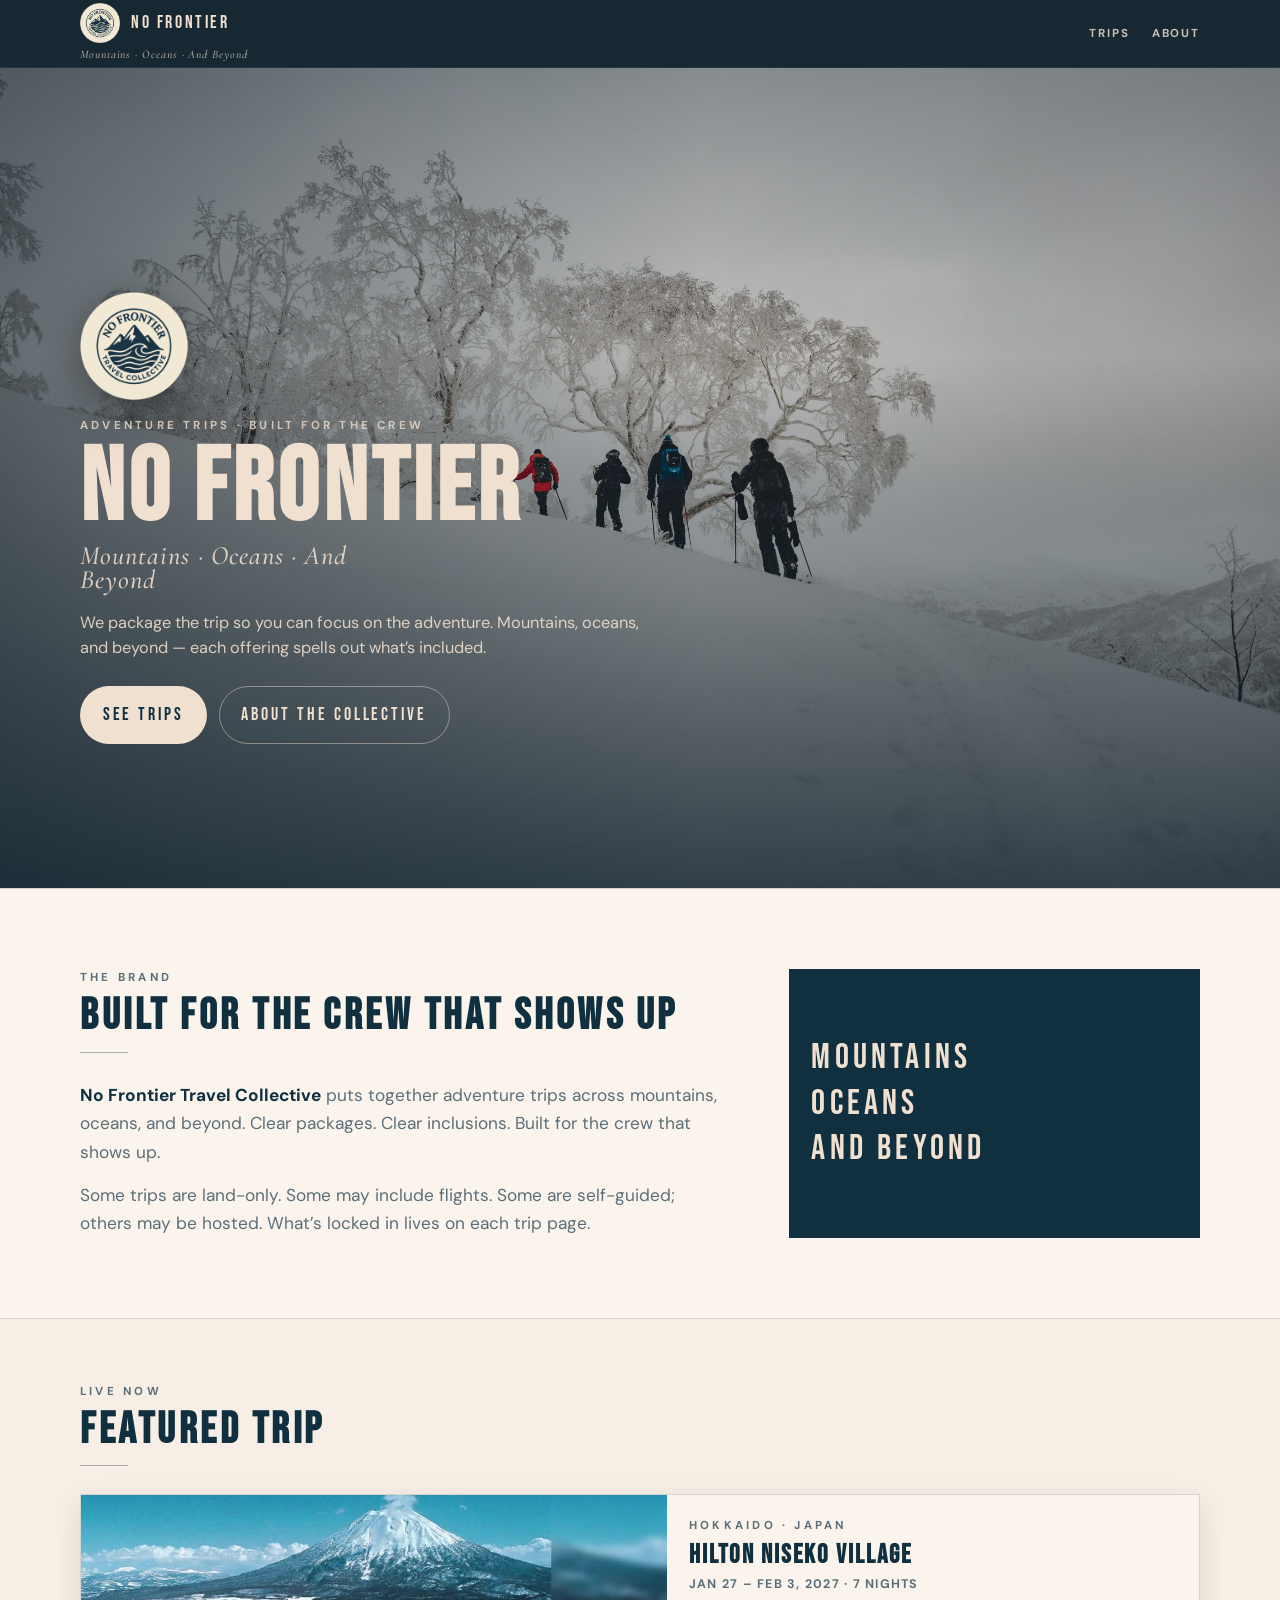
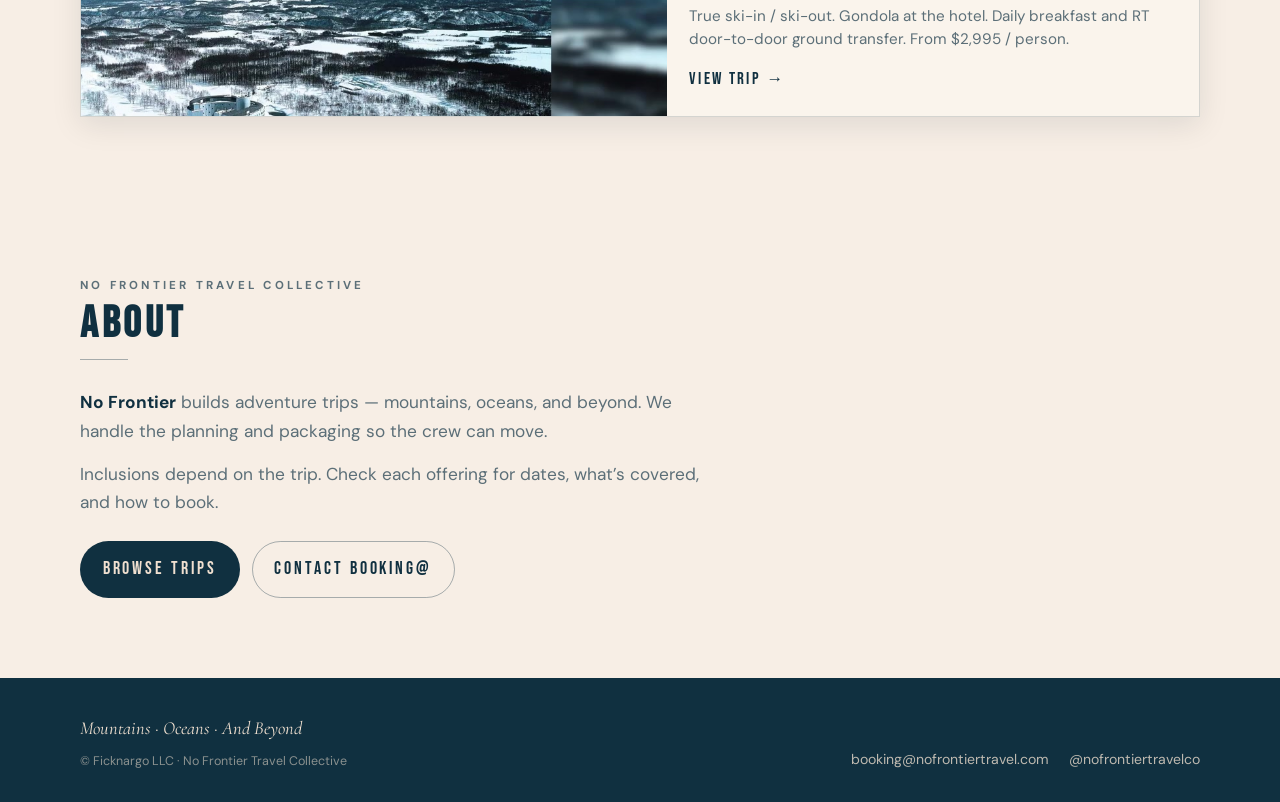
==== index.html @ 160ca5d6 "Open-ended brand copy + Nick hero photo on homepage Loosen home/trips messaging so trips can include" ====
<!DOCTYPE html>
<html lang="en">
<head>
  <meta charset="utf-8" />
  <meta name="viewport" content="width=device-width, initial-scale=1" />
  <title>No Frontier Travel Collective · Mountains · Oceans · And Beyond</title>
  <meta name="description" content="No Frontier Travel Collective — adventure trips for mountains, oceans, and beyond. Clear packages. Clear inclusions." />
  <link rel="stylesheet" href="styles.css" />
  <link rel="icon" href="assets/logo_seal.png" type="image/png" />
</head>
<body>
  <header class="nav">
    <div class="wrap nav-inner">
      <a class="nav-brand" href="index.html" aria-label="No Frontier Travel Collective home">
        <div>
          <img src="assets/logo_seal.png" alt="" width="40" height="40" />
          <span>No Frontier</span>
        </div>
        <em>Mountains · Oceans · And Beyond</em>
      </a>
      <nav class="nav-links" aria-label="Primary">
        <a href="trips/">Trips</a>
        <a href="#about">About</a>
      </nav>
      <button class="nav-toggle" type="button" aria-label="Open menu" aria-expanded="false" aria-controls="nav-mobile">
        <span></span><span></span><span></span>
      </button>
    </div>
    <div class="wrap nav-mobile" id="nav-mobile">
      <a href="trips/">Trips</a>
      <a href="#about">About</a>
    </div>
  </header>

  <main id="top">
    <section class="hero hero-home" style="background-image:url('photos/hero_home.jpg')" aria-label="No Frontier Travel Collective">
      <div class="hero-content">
        <img class="hero-seal" src="assets/logo_seal.png" alt="No Frontier Travel Collective" />
        <p class="hero-eyebrow">Adventure trips · built for the crew</p>
        <h1>NO FRONTIER<i>Mountains · Oceans · And Beyond</i></h1>
        <p class="hero-lede">We package the trip so you can focus on the adventure. Mountains, oceans, and beyond — each offering spells out what’s included.</p>
        <div class="btn-row">
          <a class="btn btn-primary" href="trips/">See trips</a>
          <a class="btn btn-ghost" href="#about">About the collective</a>
        </div>
      </div>
    </section>

    <section class="story" id="story" aria-labelledby="story-title">
      <div class="wrap story-grid">
        <div>
          <div class="section-head">
            <p class="eyebrow">The brand</p>
            <h2 id="story-title">Built for the crew that shows up</h2>
            <div class="rule"></div>
          </div>
          <div class="about-copy">
            <p><strong>No Frontier Travel Collective</strong> puts together adventure trips across mountains, oceans, and beyond. Clear packages. Clear inclusions. Built for the crew that shows up.</p>
            <p>Some trips are land-only. Some may include flights. Some are self-guided; others may be hosted. What’s locked in lives on each trip page.</p>
          </div>
        </div>
        <div class="story-aside">
          <p class="story-tag">Mountains</p>
          <p class="story-tag">Oceans</p>
          <p class="story-tag">And Beyond</p>
        </div>
      </div>
    </section>

    <section class="featured" id="featured" aria-labelledby="featured-title">
      <div class="wrap">
        <div class="section-head">
          <p class="eyebrow">Live now</p>
          <h2 id="featured-title">Featured trip</h2>
          <div class="rule"></div>
        </div>
        <a class="trip-card trip-card-featured" href="trips/niseko/">
          <div class="trip-card-media" style="background-image:url('photos/hero_exterior.jpg')" role="img" aria-label="Hilton Niseko Village"></div>
          <div class="trip-card-body">
            <p class="eyebrow">Hokkaido · Japan</p>
            <h3>Hilton Niseko Village</h3>
            <p class="trip-meta">Jan 27 – Feb 3, 2027 · 7 nights</p>
            <p class="trip-blurb">True ski-in / ski-out. Gondola at the hotel. Daily breakfast and RT door-to-door ground transfer. From $2,995 / person.</p>
            <span class="trip-link">View trip →</span>
          </div>
        </a>
      </div>
    </section>

    <section id="about" aria-labelledby="about-title">
      <div class="wrap">
        <div class="section-head">
          <p class="eyebrow">No Frontier Travel Collective</p>
          <h2 id="about-title">About</h2>
          <div class="rule"></div>
        </div>
        <div class="about-copy">
          <p><strong>No Frontier</strong> builds adventure trips — mountains, oceans, and beyond. We handle the planning and packaging so the crew can move.</p>
          <p>Inclusions depend on the trip. Check each offering for dates, what’s covered, and how to book.</p>
        </div>
        <div class="btn-row" style="margin-top:1.5rem">
          <a class="btn btn-dark" href="trips/">Browse trips</a>
          <a class="btn btn-outline-dark" href="mailto:booking@nofrontiertravel.com">Contact booking@</a>
        </div>
      </div>
    </section>
  </main>

  <footer class="footer">
    <div class="wrap footer-inner">
      <div>
        <div class="footer-brand">Mountains · Oceans · And Beyond</div>
        <p class="footer-copy" style="margin-top:0.55rem">© Ficknargo LLC · No Frontier Travel Collective</p>
      </div>
      <div class="footer-right">
        <div class="footer-links">
          <a href="mailto:booking@nofrontiertravel.com">booking@nofrontiertravel.com</a>
          <a href="https://www.instagram.com/nofrontiertravelco/" target="_blank" rel="noopener noreferrer">@nofrontiertravelco</a>
        </div>
      </div>
    </div>
  </footer>

  <script src="site.js"></script>
</body>
</html>
---- styles.css ----
@import url('https://fonts.googleapis.com/css2?family=Bebas+Neue&family=Cormorant+Garamond:ital,wght@0,500;0,600;1,500&family=DM+Sans:wght@400;500;700&display=swap');

:root {
  --navy: #103040;
  --navy2: #0a1c28;
  --cream: #f0e0d0;
  --page: #f7eee5;
  --card: #faf4ec;
  --muted: #5c6f78;
  --line: rgba(16, 48, 64, 0.16);
  --shadow: 0 18px 48px rgba(10, 28, 40, 0.18);
  --radius: 4px;
  --nav-h: 68px;
  --max: 1120px;
}

*, *::before, *::after { box-sizing: border-box; margin: 0; padding: 0; }

html {
  scroll-behavior: smooth;
  -webkit-text-size-adjust: 100%;
}

body {
  font-family: 'DM Sans', system-ui, sans-serif;
  background: var(--page);
  color: var(--navy);
  line-height: 1.55;
  font-size: 16px;
}

img { max-width: 100%; display: block; }
a { color: inherit; text-decoration: none; }
ul { list-style: none; }

.wrap {
  width: min(100% - 2rem, var(--max));
  margin-inline: auto;
}

/* ——— Nav ——— */
.nav {
  position: sticky;
  top: 0;
  z-index: 50;
  height: var(--nav-h);
  background: rgba(10, 28, 40, 0.94);
  backdrop-filter: blur(10px);
  border-bottom: 1px solid rgba(240, 224, 208, 0.08);
}

.nav-inner {
  height: 100%;
  display: flex;
  align-items: center;
  justify-content: space-between;
  gap: 1rem;
}

.nav-brand {
  display: flex;
  align-items: center;
  gap: 0.7rem;
  color: var(--cream);
}

.nav-brand img {
  width: 40px;
  height: 40px;
  object-fit: contain;
}

.nav-brand span {
  font-family: 'Bebas Neue', sans-serif;
  font-size: 1.15rem;
  letter-spacing: 0.14em;
  line-height: 1;
}

.nav-brand em {
  display: none;
  font-family: 'Cormorant Garamond', serif;
  font-style: italic;
  font-size: 0.72rem;
  letter-spacing: 0.08em;
  opacity: 0.7;
  font-weight: 500;
}

.nav-links {
  display: none;
  align-items: center;
  gap: 1.4rem;
}

.nav-links a {
  color: rgba(240, 224, 208, 0.82);
  font-size: 0.72rem;
  font-weight: 700;
  letter-spacing: 0.16em;
  text-transform: uppercase;
  transition: color 0.2s;
}

.nav-links a:hover { color: var(--cream); }

.nav-cta {
  display: inline-flex;
  align-items: center;
  background: var(--cream);
  color: var(--navy) !important;
  padding: 0.55rem 0.95rem;
  border-radius: 999px;
}

.nav-cta:hover { filter: brightness(1.05); }

.nav-toggle {
  display: flex;
  flex-direction: column;
  gap: 5px;
  background: none;
  border: 0;
  cursor: pointer;
  padding: 6px;
}

.nav-toggle span {
  display: block;
  width: 22px;
  height: 2px;
  background: var(--cream);
}

.nav-mobile {
  display: none;
  background: var(--navy2);
  border-bottom: 1px solid rgba(240, 224, 208, 0.08);
  padding: 0.75rem 0 1.1rem;
}

.nav-mobile.open { display: block; }

.nav-mobile a {
  display: block;
  padding: 0.7rem 0;
  color: var(--cream);
  font-size: 0.8rem;
  font-weight: 700;
  letter-spacing: 0.18em;
  text-transform: uppercase;
  border-bottom: 1px solid rgba(240, 224, 208, 0.08);
}

/* original last-child CTA removed — see .nav-mobile-cta */

/* ——— Hero ——— */
.hero {
  position: relative;
  min-height: min(92vh, 820px);
  display: flex;
  align-items: flex-end;
  background: var(--navy2) center 40% / cover no-repeat;
  color: var(--cream);
  overflow: hidden;
}


/* Brighter snow hero needs a heavier navy veil for cream type */
.hero-home::before {
  background:
    linear-gradient(180deg, rgba(10, 28, 40, 0.42) 0%, rgba(10, 28, 40, 0.28) 40%, rgba(10, 28, 40, 0.88) 100%),
    linear-gradient(90deg, rgba(10, 28, 40, 0.55) 0%, transparent 60%);
}

.hero::before {
  content: '';
  position: absolute;
  inset: 0;
  background:
    linear-gradient(180deg, rgba(10, 28, 40, 0.35) 0%, rgba(10, 28, 40, 0.15) 35%, rgba(10, 28, 40, 0.78) 100%),
    linear-gradient(90deg, rgba(10, 28, 40, 0.45) 0%, transparent 55%);
  z-index: 1;
}

.hero-content {
  position: relative;
  z-index: 2;
  padding: 3.5rem 0 3.25rem;
  width: min(100% - 2rem, var(--max));
  margin-inline: auto;
}

.hero-seal {
  width: 88px;
  height: 88px;
  margin-bottom: 1.1rem;
  filter: drop-shadow(0 10px 24px rgba(0, 0, 0, 0.45));
}

.hero-eyebrow {
  font-size: 0.72rem;
  font-weight: 700;
  letter-spacing: 0.28em;
  text-transform: uppercase;
  opacity: 0.78;
  margin-bottom: 0.55rem;
}

.hero h1 {
  font-family: 'Bebas Neue', sans-serif;
  font-size: clamp(3.2rem, 10vw, 6.4rem);
  line-height: 0.9;
  letter-spacing: 0.04em;
  max-width: 12ch;
}

.hero h1 i {
  display: block;
  font-family: 'Cormorant Garamond', serif;
  font-style: italic;
  font-weight: 500;
  font-size: clamp(1.15rem, 3vw, 1.65rem);
  letter-spacing: 0.04em;
  margin-top: 0.55rem;
  opacity: 0.88;
  max-width: 28ch;
}

.hero-lede {
  max-width: 36rem;
  margin: 1.1rem 0 1.6rem;
  font-size: 1.02rem;
  line-height: 1.55;
  color: rgba(240, 224, 208, 0.88);
}

.btn-row { display: flex; flex-wrap: wrap; gap: 0.75rem; align-items: center; }

.btn {
  display: inline-flex;
  align-items: center;
  justify-content: center;
  font-family: 'Bebas Neue', sans-serif;
  font-size: 1.15rem;
  letter-spacing: 0.16em;
  padding: 0.85rem 1.35rem;
  border-radius: 999px;
  border: 1.5px solid transparent;
  transition: transform 0.15s, background 0.2s, color 0.2s, border-color 0.2s;
}

.btn:hover { transform: translateY(-1px); }

.btn-primary {
  background: var(--cream);
  color: var(--navy);
}

.btn-ghost {
  background: transparent;
  color: var(--cream);
  border-color: rgba(240, 224, 208, 0.45);
}

.btn-ghost:hover { border-color: var(--cream); }

/* ——— Trip strip ——— */
.strip {
  background: var(--navy);
  color: var(--cream);
  padding: 1rem 0;
  border-bottom: 1px solid rgba(240, 224, 208, 0.08);
}

.pills {
  display: flex;
  flex-wrap: wrap;
  justify-content: center;
  gap: 0.55rem;
}

.pill {
  font-size: 0.72rem;
  font-weight: 700;
  letter-spacing: 0.12em;
  text-transform: uppercase;
  border: 1.25px solid rgba(240, 224, 208, 0.35);
  padding: 0.55rem 0.95rem;
  border-radius: 999px;
  background: transparent;
  color: var(--cream);
}

.pill.hot {
  background: var(--cream);
  color: var(--navy);
  border-color: var(--cream);
}

/* ——— Sections ——— */
section { padding: 4rem 0; }
.section-head { margin-bottom: 1.75rem; }
.eyebrow {
  font-size: 0.72rem;
  font-weight: 700;
  letter-spacing: 0.28em;
  text-transform: uppercase;
  color: var(--muted);
  margin-bottom: 0.45rem;
}
h2 {
  font-family: 'Bebas Neue', sans-serif;
  font-size: clamp(2rem, 5vw, 2.75rem);
  letter-spacing: 0.08em;
  line-height: 1;
}
.rule {
  width: 48px;
  height: 1px;
  background: var(--navy);
  opacity: 0.35;
  margin: 0.85rem 0 0;
}

/* ——— Locked + price ——— */
.locked-grid {
  display: grid;
  gap: 1.1rem;
}

.card {
  background: var(--card);
  border: 1px solid var(--line);
  padding: 1.35rem 1.4rem;
  box-shadow: 0 1px 0 rgba(255, 255, 255, 0.4) inset;
}

.card h3 {
  font-family: 'Bebas Neue', sans-serif;
  font-size: 1.2rem;
  letter-spacing: 0.16em;
  margin-bottom: 0.85rem;
}

.incl li {
  display: flex;
  gap: 0.65rem;
  padding: 0.65rem 0;
  border-bottom: 1px solid var(--line);
  font-size: 0.98rem;
  line-height: 1.4;
}
.incl li:last-child { border-bottom: 0; padding-bottom: 0; }
.tick {
  font-family: 'Cormorant Garamond', serif;
  font-style: italic;
  font-size: 1.05rem;
  opacity: 0.85;
  flex-shrink: 0;
}
.excl {
  margin-top: 1rem;
  font-size: 0.82rem;
  color: var(--muted);
  line-height: 1.45;
}

.price-card {
  background: var(--navy);
  color: var(--cream);
  border-color: transparent;
  box-shadow: var(--shadow);
}
.price-card h3 { color: rgba(240, 224, 208, 0.7); }
.price {
  font-family: 'Bebas Neue', sans-serif;
  font-size: clamp(3rem, 8vw, 3.75rem);
  line-height: 0.92;
  letter-spacing: 0.02em;
}
.price small {
  font-size: 0.95rem;
  letter-spacing: 0.1em;
}
.price-sub {
  font-family: 'Cormorant Garamond', serif;
  font-style: italic;
  font-size: 1.05rem;
  opacity: 0.8;
  margin: 0.35rem 0 1.1rem;
}
.tiers { display: grid; gap: 0.55rem; }
.tier {
  display: flex;
  justify-content: space-between;
  align-items: center;
  gap: 0.75rem;
  padding: 0.75rem 0.9rem;
  border: 1px solid rgba(240, 224, 208, 0.28);
  font-size: 0.9rem;
}
.tier b {
  font-family: 'Bebas Neue', sans-serif;
  font-size: 1.35rem;
  font-weight: 400;
  letter-spacing: 0.04em;
}
.tier.on {
  background: var(--cream);
  color: var(--navy);
  border-color: var(--cream);
}

/* ——— Photo grid ——— */
.shots {
  display: grid;
  grid-template-columns: 1fr 1fr;
  gap: 0.7rem;
}
.shot {
  position: relative;
  min-height: 160px;
  background: #234 center / cover no-repeat;
  overflow: hidden;
}
.shot::after {
  content: '';
  position: absolute;
  inset: 0;
  background: linear-gradient(transparent 45%, rgba(10, 28, 40, 0.88));
}
.shot .cap {
  position: absolute;
  left: 0; right: 0; bottom: 0;
  z-index: 1;
  padding: 0.85rem 0.9rem;
  font-size: 0.72rem;
  font-weight: 700;
  letter-spacing: 0.14em;
  text-transform: uppercase;
  color: var(--cream);
}
.s1 { background-image: url('photos/breakfast.jpg'); background-position: center 40%; }
.s2 { background-image: url('photos/onsen.jpg'); background-position: center 35%; }
.s3 { background-image: url('photos/powder.jpg'); background-position: center 40%; }
.s4 { background-image: url('photos/apres.jpg'); background-position: center 45%; }

/* ——— How it works ——— */
.how { background: linear-gradient(180deg, transparent, rgba(16, 48, 64, 0.04)); }
.beats {
  display: grid;
  gap: 1rem;
}
.beat {
  background: var(--card);
  border: 1px solid var(--line);
  padding: 1.25rem 1.3rem;
}
.beat-num {
  font-family: 'Bebas Neue', sans-serif;
  font-size: 1.5rem;
  letter-spacing: 0.08em;
  color: var(--muted);
  margin-bottom: 0.35rem;
}
.beat h3 {
  font-family: 'Bebas Neue', sans-serif;
  font-size: 1.25rem;
  letter-spacing: 0.1em;
  margin-bottom: 0.4rem;
}
.beat p {
  color: var(--muted);
  font-size: 0.95rem;
  line-height: 1.5;
}

/* ——— About ——— */
.about-copy {
  max-width: 40rem;
  font-size: 1.08rem;
  color: var(--muted);
  line-height: 1.65;
}
.about-copy p + p { margin-top: 0.9rem; }
.about-copy strong { color: var(--navy); font-weight: 700; }

/* ——— Book ——— */
.book {
  background: var(--navy2);
  color: var(--cream);
  position: relative;
  overflow: hidden;
}
.book::before {
  content: '';
  position: absolute;
  right: -8%;
  bottom: -30%;
  width: min(520px, 70vw);
  height: min(520px, 70vw);
  background: url('assets/logo_watermark.png') center / contain no-repeat;
  opacity: 0.12;
  pointer-events: none;
}
.book .wrap { position: relative; z-index: 1; }
.book .eyebrow { color: rgba(240, 224, 208, 0.65); }
.book h2 { color: var(--cream); }
.book .rule { background: var(--cream); opacity: 0.35; }
.book-lede {
  max-width: 34rem;
  margin: 1rem 0 1.5rem;
  color: rgba(240, 224, 208, 0.85);
  font-family: 'Cormorant Garamond', serif;
  font-style: italic;
  font-size: 1.25rem;
}
.book-meta {
  display: grid;
  gap: 0.85rem;
  margin-top: 1.75rem;
  max-width: 28rem;
}
.book-meta a {
  display: flex;
  flex-direction: column;
  gap: 0.15rem;
  padding: 0.95rem 1.05rem;
  border: 1px solid rgba(240, 224, 208, 0.22);
  background: rgba(16, 48, 64, 0.35);
  transition: border-color 0.2s, background 0.2s;
}
.book-meta a:hover {
  border-color: rgba(240, 224, 208, 0.55);
  background: rgba(16, 48, 64, 0.55);
}
.book-meta .label {
  font-size: 0.68rem;
  font-weight: 700;
  letter-spacing: 0.18em;
  text-transform: uppercase;
  opacity: 0.65;
}
.book-meta .value {
  font-family: 'Bebas Neue', sans-serif;
  font-size: 1.2rem;
  letter-spacing: 0.06em;
}
.note {
  margin-top: 1.25rem;
  font-size: 0.8rem;
  color: rgba(240, 224, 208, 0.55);
}

/* ——— Footer ——— */
.footer {
  background: var(--navy);
  color: rgba(240, 224, 208, 0.78);
  padding: 2.25rem 0 2rem;
  font-size: 0.88rem;
}
.footer-inner {
  display: grid;
  gap: 1.25rem;
}
.footer-brand {
  font-family: 'Cormorant Garamond', serif;
  font-style: italic;
  font-size: 1.15rem;
  color: var(--cream);
}
.footer-links {
  display: flex;
  flex-wrap: wrap;
  gap: 0.85rem 1.25rem;
}
.footer-links a:hover { color: var(--cream); }
.footer-copy {
  font-size: 0.78rem;
  opacity: 0.7;
  line-height: 1.5;
}

/* ——— Desktop ——— */
@media (min-width: 720px) {
  .nav-toggle { display: none; }
  .nav-links { display: flex; }
  .nav-brand em { display: block; }
  .nav-brand { flex-direction: column; align-items: flex-start; gap: 0.15rem; }
  .nav-brand > div { display: flex; align-items: center; gap: 0.7rem; }

  .hero-seal { width: 108px; height: 108px; }
  .hero-content { padding: 5rem 0 4rem; }

  .locked-grid { grid-template-columns: 1.25fr 1fr; align-items: stretch; }
  .shots { grid-template-columns: repeat(4, 1fr); gap: 0.85rem; }
  .shot { min-height: 210px; }
  .beats { grid-template-columns: repeat(2, 1fr); gap: 1.1rem; }

  .footer-inner {
    grid-template-columns: 1.2fr 1fr;
    align-items: end;
  }
  .footer-right { text-align: right; justify-self: end; }
}

@media (min-width: 980px) {
  .beats { grid-template-columns: repeat(4, 1fr); }
  .shot { min-height: 240px; }
  section { padding: 5rem 0; }
}

/* ——— Nav mobile CTA (class-based; only on trip pages with Book) ——— */
.nav-mobile a.nav-mobile-cta {
  border-bottom: 0;
  color: var(--navy);
  background: var(--cream);
  text-align: center;
  margin-top: 0.6rem;
  border-radius: 999px;
  padding: 0.75rem;
}

/* ——— Light-bg buttons ——— */
.btn-dark {
  background: var(--navy);
  color: var(--cream);
}
.btn-outline-dark {
  background: transparent;
  color: var(--navy);
  border-color: rgba(16, 48, 64, 0.35);
}
.btn-outline-dark:hover { border-color: var(--navy); }

/* ——— Home story ——— */
.story { background: var(--card); border-top: 1px solid var(--line); border-bottom: 1px solid var(--line); }
.story-grid {
  display: grid;
  gap: 2rem;
}
.story-aside {
  display: flex;
  flex-direction: column;
  justify-content: center;
  gap: 0.65rem;
  padding: 1.5rem 1.4rem;
  background: var(--navy);
  color: var(--cream);
}
.story-tag {
  font-family: 'Bebas Neue', sans-serif;
  font-size: clamp(1.6rem, 4vw, 2.2rem);
  letter-spacing: 0.12em;
  line-height: 1;
}

/* ——— Page hero (trips index) ——— */
.page-hero {
  padding: 3.25rem 0 1.5rem;
  background: var(--navy2);
  color: var(--cream);
}
.page-hero .eyebrow { color: rgba(240, 224, 208, 0.65); }
.page-hero h1 {
  font-family: 'Bebas Neue', sans-serif;
  font-size: clamp(2.6rem, 7vw, 4rem);
  letter-spacing: 0.08em;
  line-height: 0.95;
}
.page-hero .rule { background: var(--cream); opacity: 0.35; }
.page-lede {
  margin-top: 1rem;
  max-width: 34rem;
  font-family: 'Cormorant Garamond', serif;
  font-style: italic;
  font-size: 1.25rem;
  color: rgba(240, 224, 208, 0.85);
}

/* ——— Trip cards ——— */
.featured { padding-top: 4rem; }
.trips-list { padding: 2.5rem 0 4rem; }
.trips-grid {
  display: grid;
  gap: 1.25rem;
}
.trip-card {
  display: grid;
  background: var(--card);
  border: 1px solid var(--line);
  overflow: hidden;
  transition: transform 0.15s, box-shadow 0.2s;
  color: inherit;
}
a.trip-card:hover {
  transform: translateY(-2px);
  box-shadow: var(--shadow);
}
.trip-card-featured {
  box-shadow: 0 8px 28px rgba(10, 28, 40, 0.1);
}
.trip-card-media {
  min-height: 200px;
  background: var(--navy2) center / cover no-repeat;
}
.trip-card-media-muted {
  background: linear-gradient(135deg, #0a1c28 0%, #1a3a4a 50%, #2a4a5a 100%);
  opacity: 0.9;
  position: relative;
}
.trip-card-media-muted::after {
  content: '';
  position: absolute;
  inset: 0;
  background: url('assets/logo_watermark.png') center / 45% no-repeat;
  opacity: 0.18;
}
.trip-card-body { padding: 1.35rem 1.4rem 1.5rem; }
.trip-card-body h3 {
  font-family: 'Bebas Neue', sans-serif;
  font-size: 1.65rem;
  letter-spacing: 0.08em;
  line-height: 1.05;
  margin-bottom: 0.35rem;
}
.trip-meta {
  font-size: 0.78rem;
  font-weight: 700;
  letter-spacing: 0.1em;
  text-transform: uppercase;
  color: var(--muted);
  margin-bottom: 0.65rem;
}
.trip-blurb {
  font-size: 0.95rem;
  color: var(--muted);
  line-height: 1.5;
  margin-bottom: 0.95rem;
}
.trip-link {
  font-family: 'Bebas Neue', sans-serif;
  font-size: 1.05rem;
  letter-spacing: 0.14em;
  color: var(--navy);
}
.muted-link { color: var(--muted); }
.trip-card-placeholder {
  opacity: 0.88;
  border-style: dashed;
}

@media (min-width: 720px) {
  .story-grid { grid-template-columns: 1.4fr 0.85fr; align-items: stretch; }
  .trips-grid { grid-template-columns: 1fr 1fr; }
  .trip-card { grid-template-rows: auto 1fr; }
  .trip-card-featured {
    grid-template-columns: 1.1fr 1fr;
  }
  .trip-card-featured .trip-card-media { min-height: 100%; }
  .page-hero { padding: 4rem 0 2rem; }
}
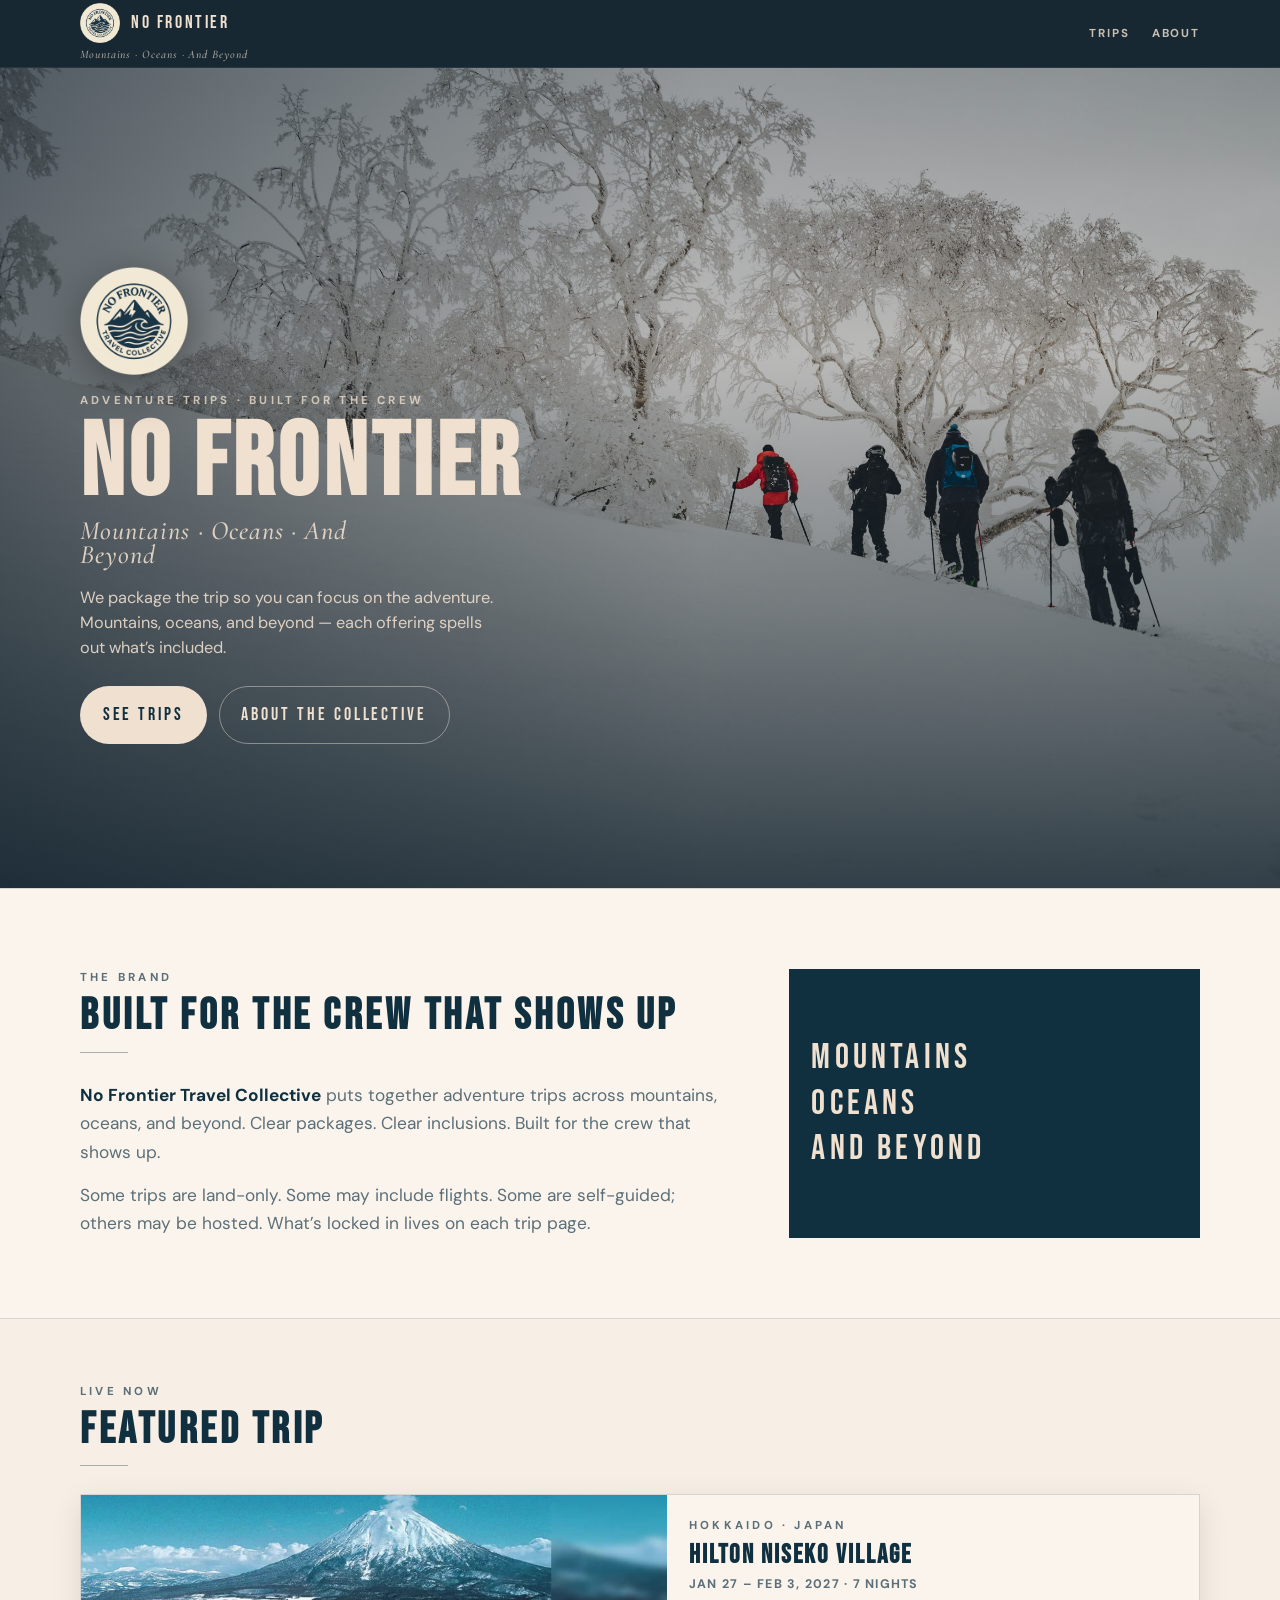
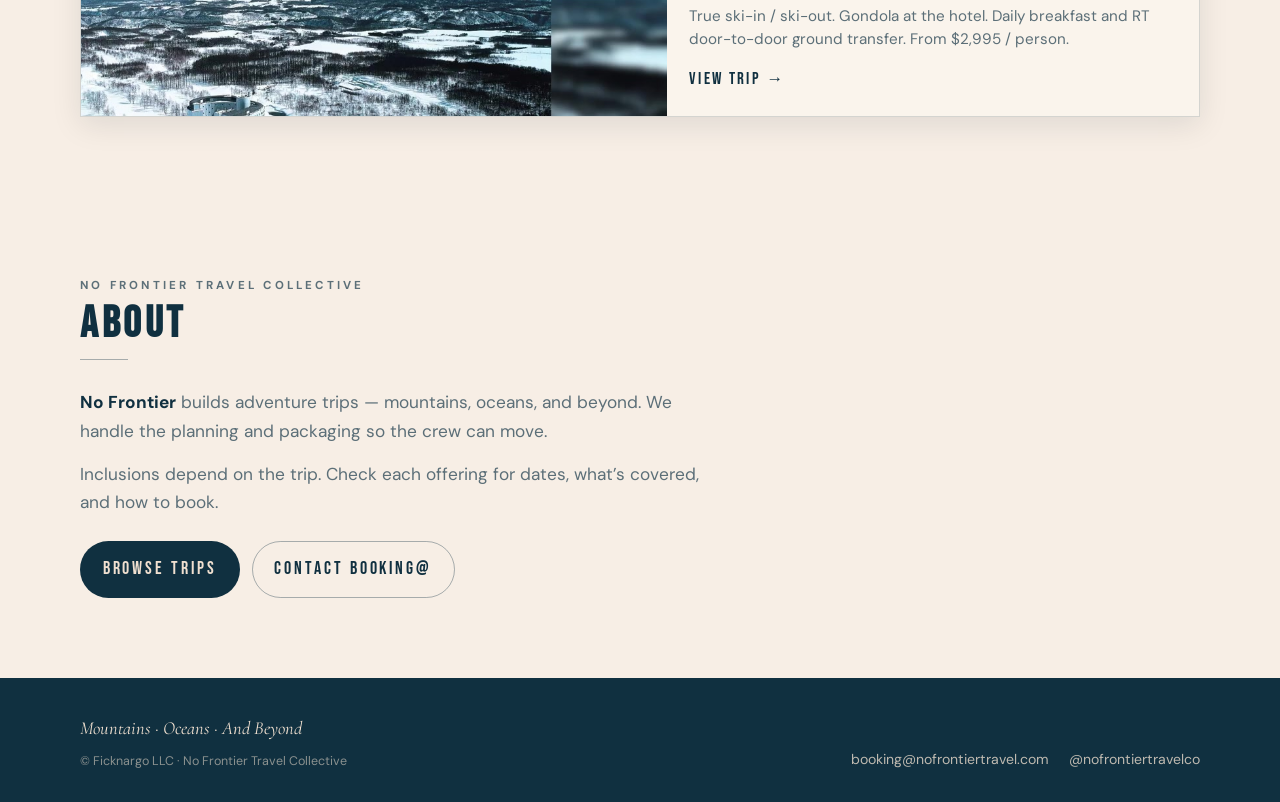
==== commit 51fbd3b0: "Harder hero crop + cache-bust filename Tighter crop puts hikers clearly on the right; new hero_home_" ====
--- a/index.html
+++ b/index.html
@@ -33,7 +33,7 @@
   </header>
 
   <main id="top">
-    <section class="hero hero-home" style="background-image:url('photos/hero_home.jpg')" aria-label="No Frontier Travel Collective">
+    <section class="hero hero-home" style="background-image:url('photos/hero_home_v2.jpg')" aria-label="No Frontier Travel Collective">
       <div class="hero-content">
         <img class="hero-seal" src="assets/logo_seal.png" alt="No Frontier Travel Collective" />
         <p class="hero-eyebrow">Adventure trips · built for the crew</p>
--- a/styles.css
+++ b/styles.css
@@ -173,6 +173,23 @@
     linear-gradient(90deg, rgba(10, 28, 40, 0.55) 0%, transparent 60%);
 }
 
+/* Keep home hero type in the left half — hikers live on the right of the crop */
+.hero-home .hero-content {
+  max-width: min(46vw, 30rem);
+  margin-right: auto;
+  margin-left: max(1rem, calc((100% - var(--max)) / 2));
+  width: auto;
+  padding-right: 1rem;
+}
+.hero-home h1 { max-width: 10ch; }
+.hero-home .hero-lede { max-width: min(26rem, 42vw); }
+.hero-home {
+  background-position: right center;
+  background-size: cover;
+}
+
+
+
 .hero::before {
   content: '';
   position: absolute;
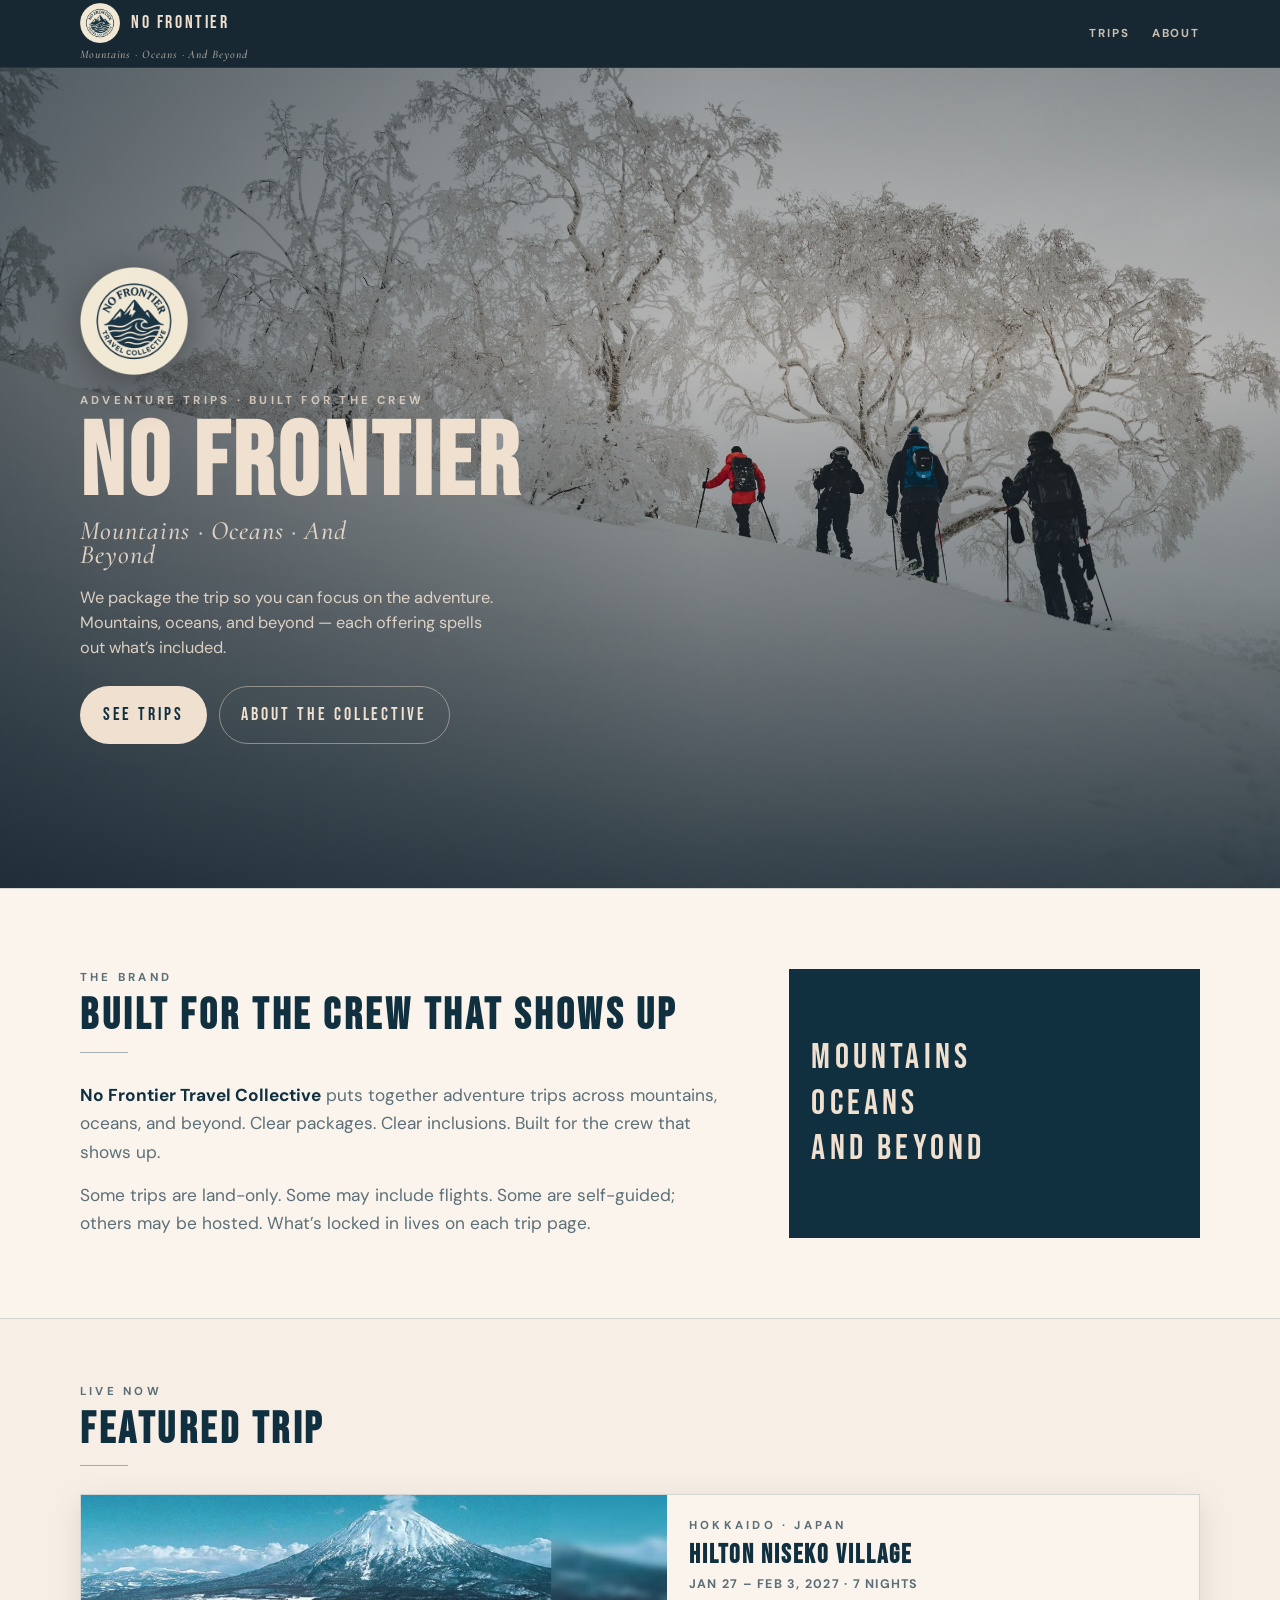
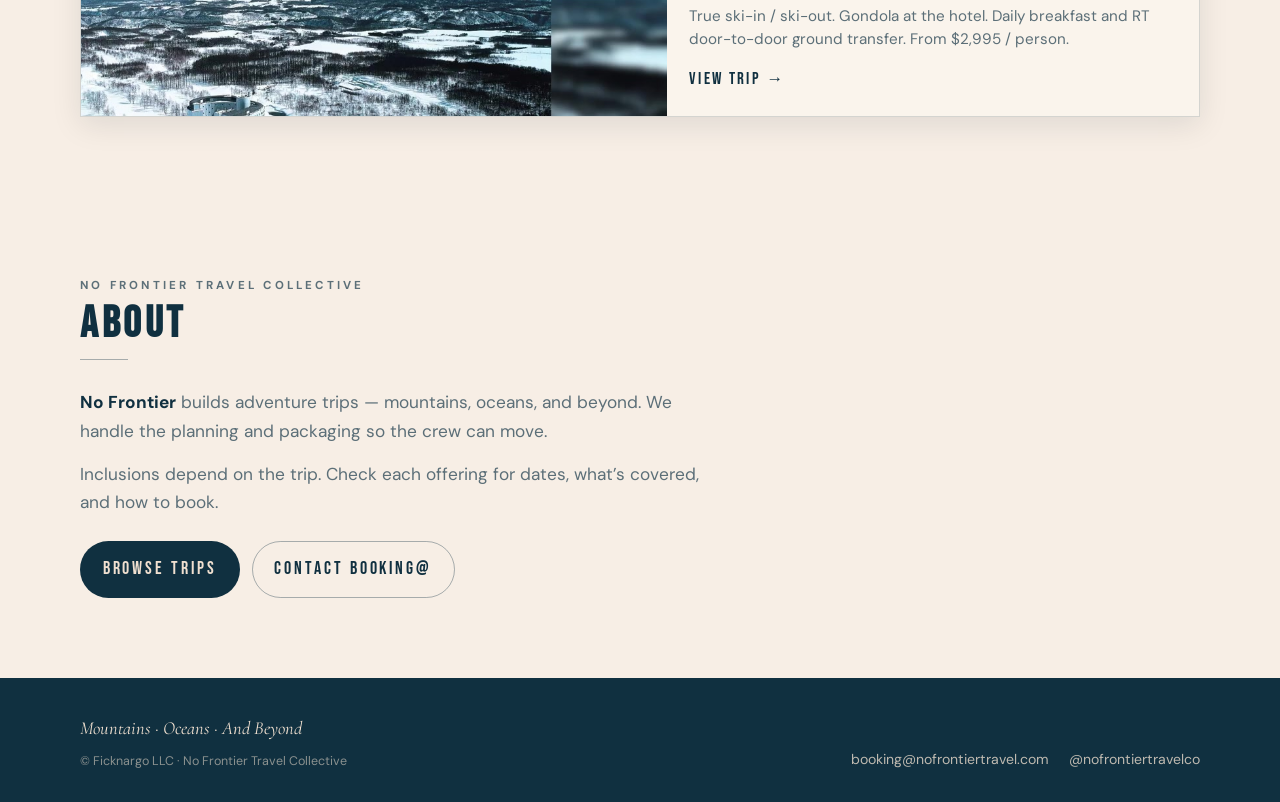
==== commit d9479580: "Hero crop midway between v1 and v2 Split the difference so hikers sit less far right; new hero_home_" ====
--- a/index.html
+++ b/index.html
@@ -33,7 +33,7 @@
   </header>
 
   <main id="top">
-    <section class="hero hero-home" style="background-image:url('photos/hero_home_v2.jpg')" aria-label="No Frontier Travel Collective">
+    <section class="hero hero-home" style="background-image:url('photos/hero_home_v3.jpg')" aria-label="No Frontier Travel Collective">
       <div class="hero-content">
         <img class="hero-seal" src="assets/logo_seal.png" alt="No Frontier Travel Collective" />
         <p class="hero-eyebrow">Adventure trips · built for the crew</p>
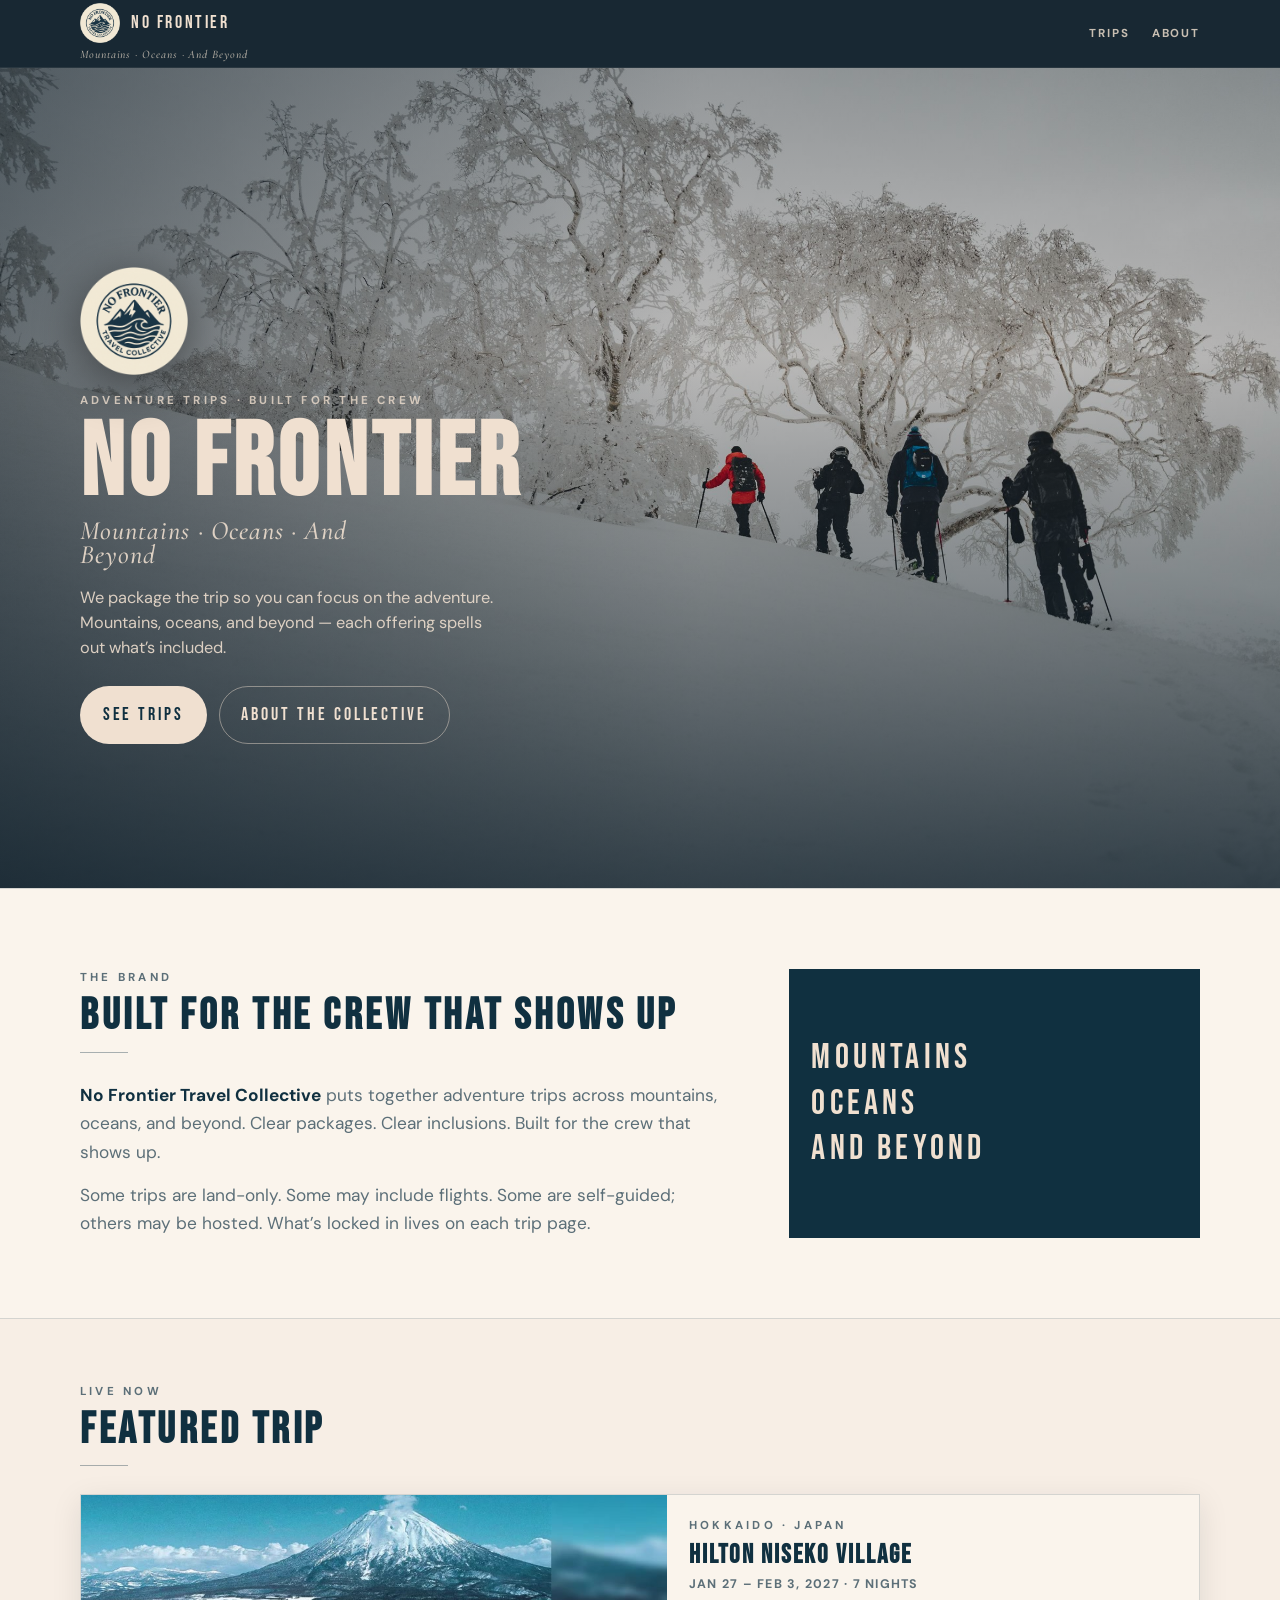
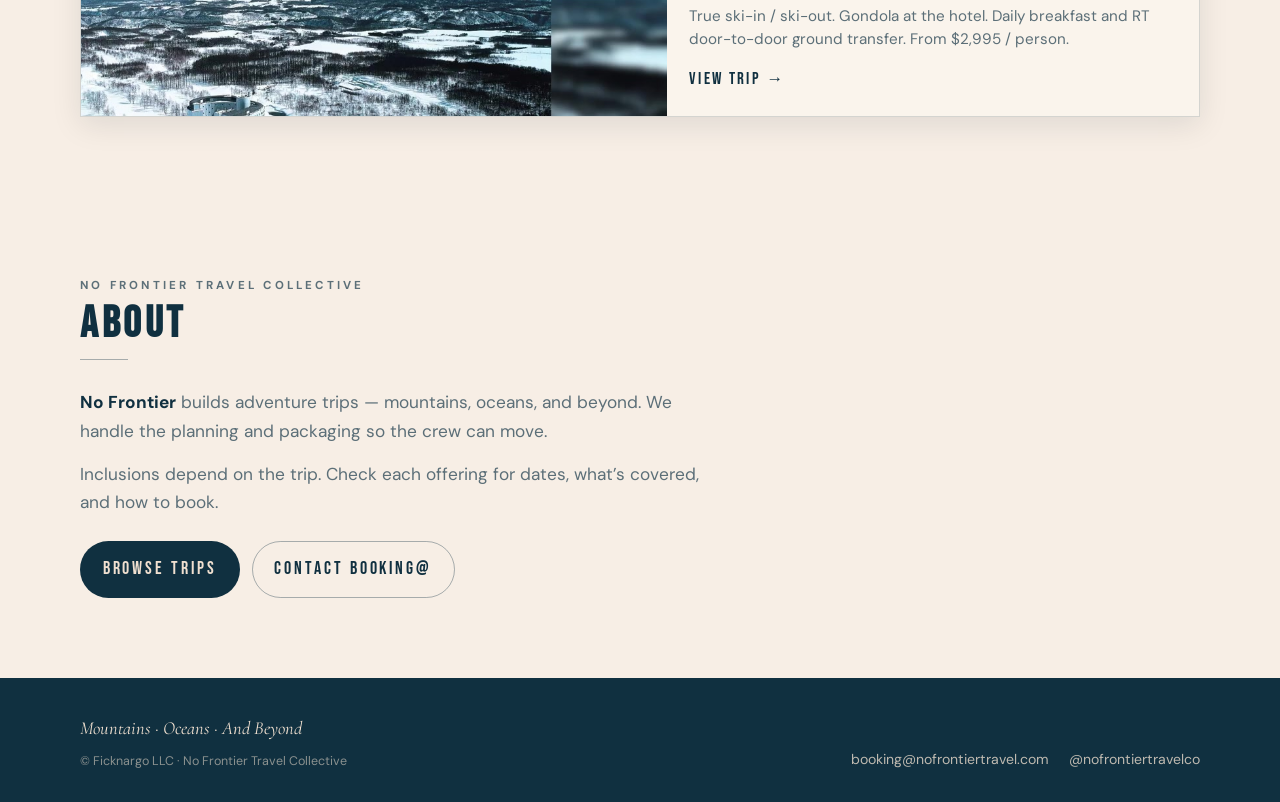
==== commit 17b627ae: "Fix missing hero: use <picture> image instead of CSS bg Moving the photo off background-image (and c" ====
--- a/index.html
+++ b/index.html
@@ -5,7 +5,7 @@
   <meta name="viewport" content="width=device-width, initial-scale=1" />
   <title>No Frontier Travel Collective · Mountains · Oceans · And Beyond</title>
   <meta name="description" content="No Frontier Travel Collective — adventure trips for mountains, oceans, and beyond. Clear packages. Clear inclusions." />
-  <link rel="stylesheet" href="styles.css" />
+  <link rel="stylesheet" href="styles.css?v=m2" />
   <link rel="icon" href="assets/logo_seal.png" type="image/png" />
 </head>
 <body>
@@ -33,7 +33,11 @@
   </header>
 
   <main id="top">
-    <section class="hero hero-home" style="background-image:url('photos/hero_home_v3.jpg')" aria-label="No Frontier Travel Collective">
+    <section class="hero hero-home" aria-label="No Frontier Travel Collective">
+      <picture class="hero-media">
+        <source media="(max-width: 719px)" srcset="photos/hero_home_mobile.jpg" />
+        <img class="hero-photo" src="photos/hero_home_v3.jpg" alt="" width="2400" height="1659" decoding="async" fetchpriority="high" />
+      </picture>
       <div class="hero-content">
         <img class="hero-seal" src="assets/logo_seal.png" alt="No Frontier Travel Collective" />
         <p class="hero-eyebrow">Adventure trips · built for the crew</p>
--- a/styles.css
+++ b/styles.css
@@ -166,11 +166,30 @@
 }
 
 
+/* Real <img> hero — more reliable than CSS background-image */
+.hero-media,
+.hero-photo {
+  position: absolute;
+  inset: 0;
+  width: 100%;
+  height: 100%;
+  display: block;
+}
+.hero-photo {
+  object-fit: cover;
+  object-position: right center;
+  z-index: 0;
+}
+
 /* Brighter snow hero needs a heavier navy veil for cream type */
 .hero-home::before {
+  content: '';
+  position: absolute;
+  inset: 0;
   background:
     linear-gradient(180deg, rgba(10, 28, 40, 0.42) 0%, rgba(10, 28, 40, 0.28) 40%, rgba(10, 28, 40, 0.88) 100%),
     linear-gradient(90deg, rgba(10, 28, 40, 0.55) 0%, transparent 60%);
+  z-index: 1;
 }
 
 /* Keep home hero type in the left half — hikers live on the right of the crop */
@@ -183,9 +202,25 @@
 }
 .hero-home h1 { max-width: 10ch; }
 .hero-home .hero-lede { max-width: min(26rem, 42vw); }
-.hero-home {
-  background-position: right center;
-  background-size: cover;
+
+/* Phone: shorter hero + portrait source via <picture> */
+@media (max-width: 719px) {
+  .hero {
+    min-height: min(68vh, 560px);
+    align-items: flex-end;
+  }
+  .hero-photo {
+    object-position: center 42%;
+  }
+  .hero-home .hero-content {
+    max-width: calc(100% - 2rem);
+    margin-left: 1rem;
+    margin-right: 1rem;
+    padding: 2.25rem 0 2rem;
+  }
+  .hero-home h1 { max-width: 12ch; }
+  .hero-home .hero-lede { max-width: 36rem; }
+  .hero-seal { width: 72px; height: 72px; }
 }
 
 
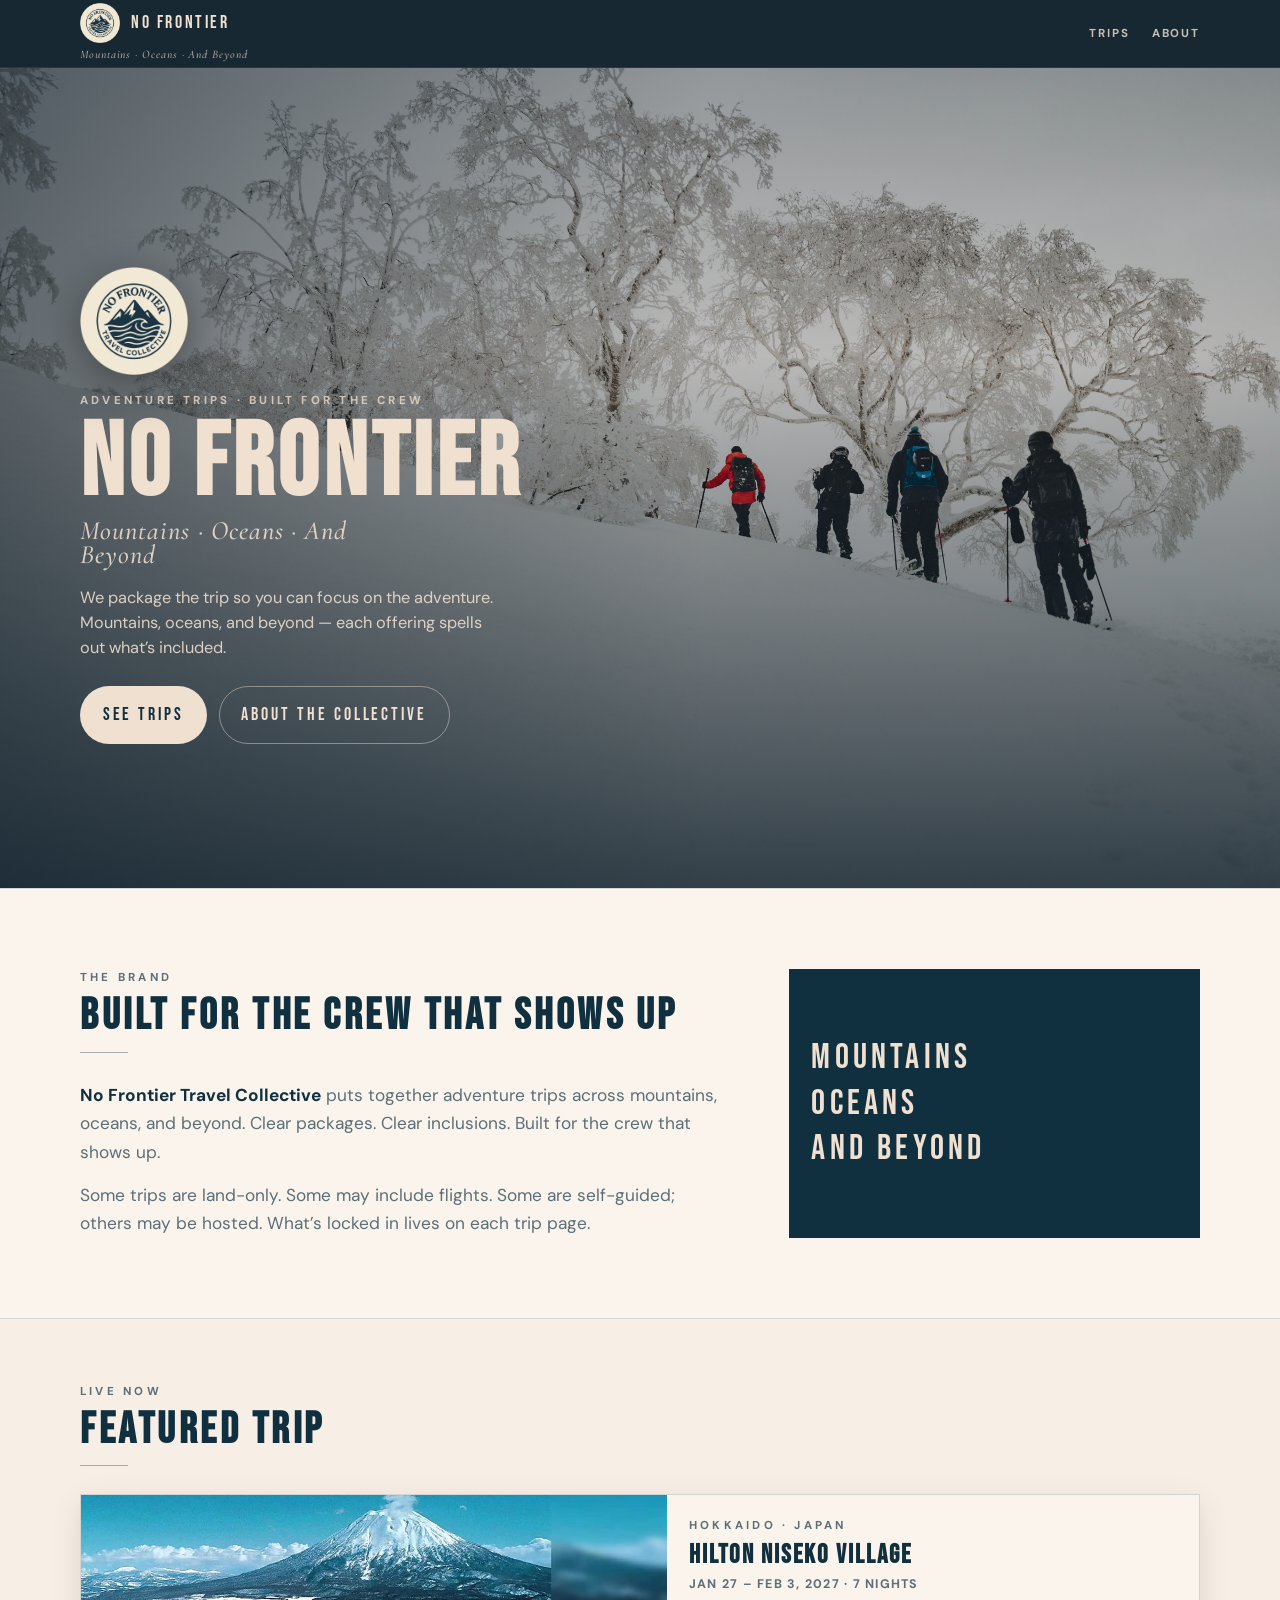
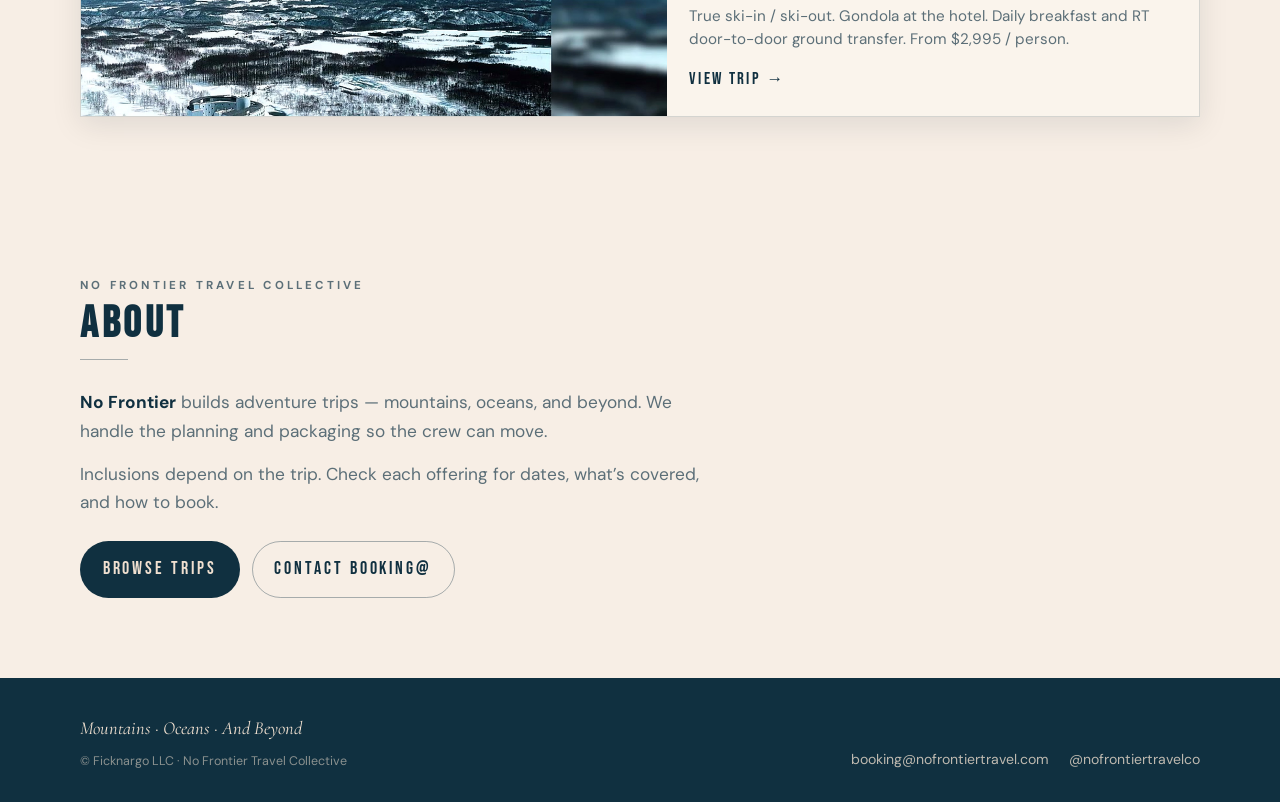
==== commit c5227d90: "Sharpen Yotei trip hero and rename Book CTAs to Book now Upscale hero_exterior for featured/trip car" ====
--- a/index.html
+++ b/index.html
@@ -5,7 +5,7 @@
   <meta name="viewport" content="width=device-width, initial-scale=1" />
   <title>No Frontier Travel Collective · Mountains · Oceans · And Beyond</title>
   <meta name="description" content="No Frontier Travel Collective — adventure trips for mountains, oceans, and beyond. Clear packages. Clear inclusions." />
-  <link rel="stylesheet" href="styles.css?v=m2" />
+  <link rel="stylesheet" href="styles.css?v=m3" />
   <link rel="icon" href="assets/logo_seal.png" type="image/png" />
 </head>
 <body>
@@ -79,7 +79,7 @@
           <div class="rule"></div>
         </div>
         <a class="trip-card trip-card-featured" href="trips/niseko/">
-          <div class="trip-card-media" style="background-image:url('photos/hero_exterior.jpg')" role="img" aria-label="Hilton Niseko Village"></div>
+          <div class="trip-card-media" style="background-image:url('photos/hero_exterior.jpg?v=m3')" role="img" aria-label="Hilton Niseko Village"></div>
           <div class="trip-card-body">
             <p class="eyebrow">Hokkaido · Japan</p>
             <h3>Hilton Niseko Village</h3>
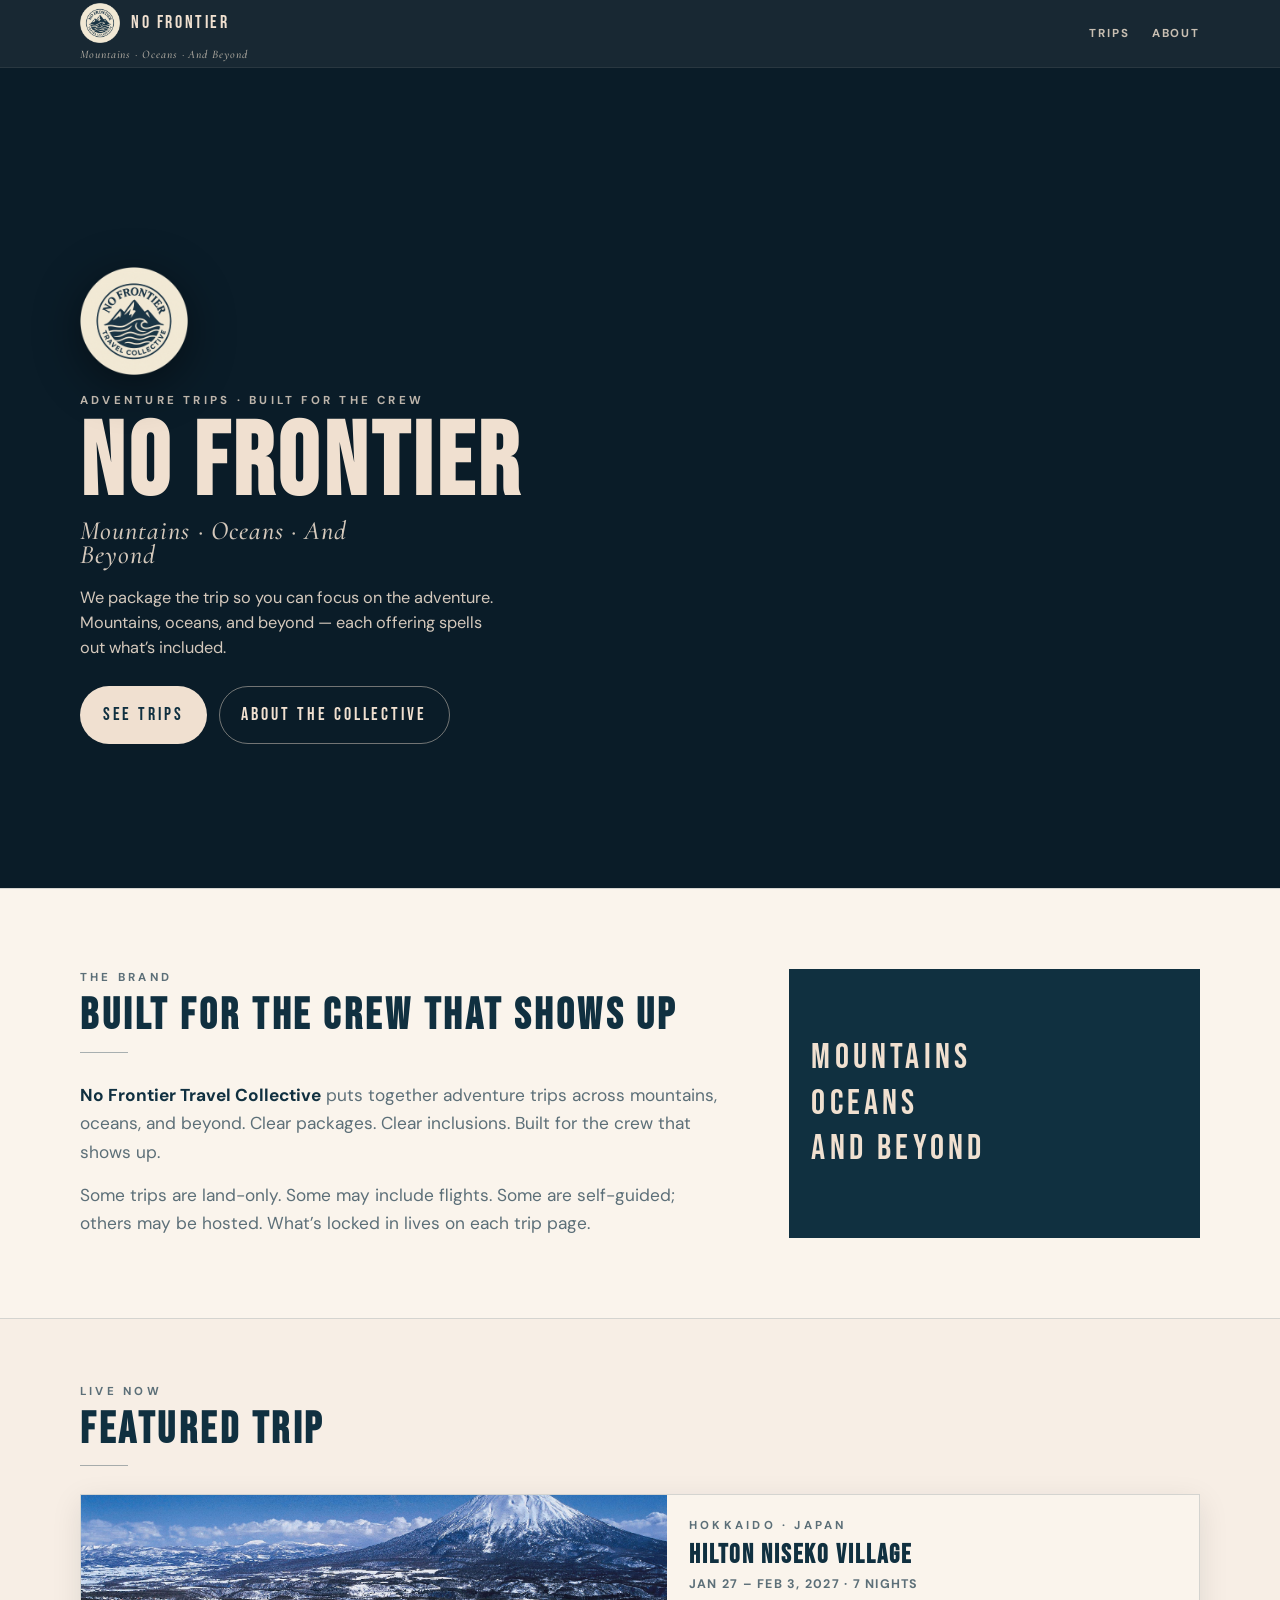
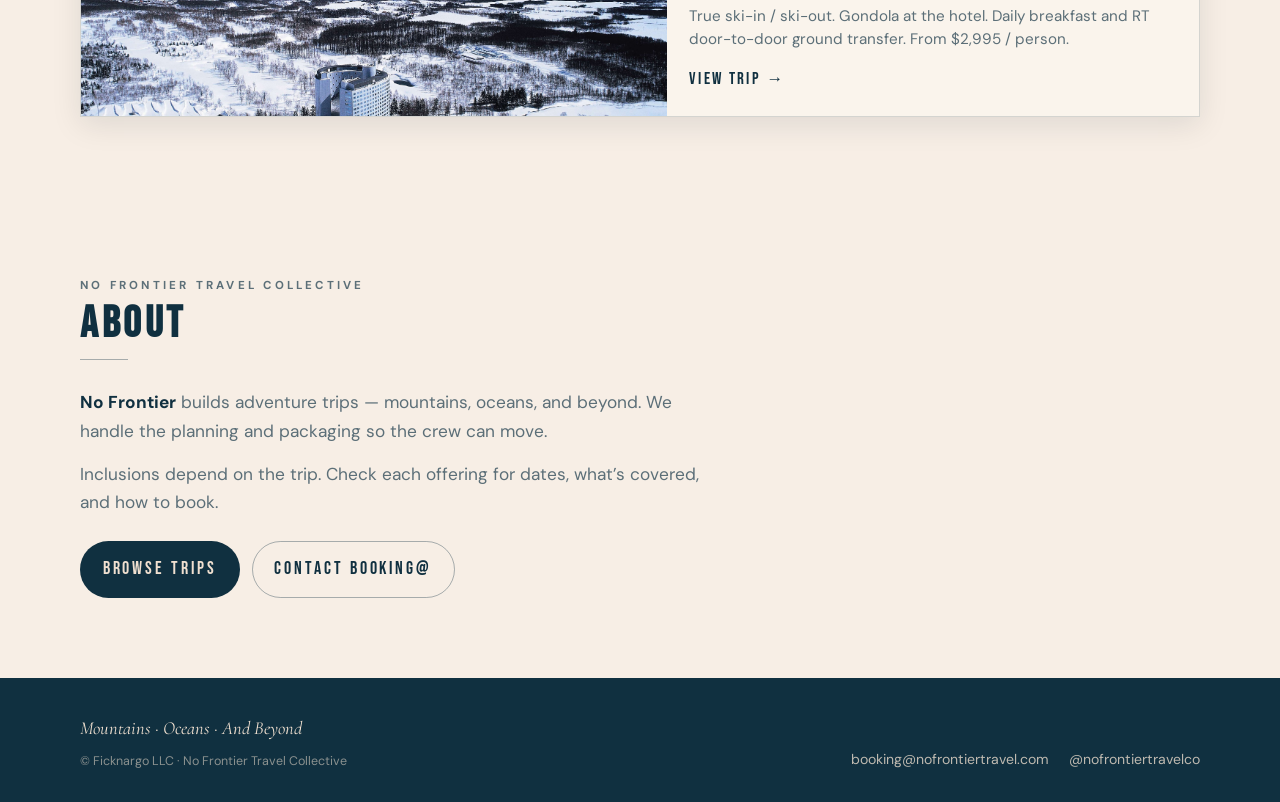
==== commit 5109fb05: "Replace Yotei hero with clean IcePortal 4K aerial (3200px) Source: media.iceportal.com Hilton Niseko" ====
--- a/index.html
+++ b/index.html
@@ -79,7 +79,7 @@
           <div class="rule"></div>
         </div>
         <a class="trip-card trip-card-featured" href="trips/niseko/">
-          <div class="trip-card-media" style="background-image:url('photos/hero_exterior.jpg?v=m3')" role="img" aria-label="Hilton Niseko Village"></div>
+          <div class="trip-card-media" style="background-image:url('photos/hero_exterior.jpg?v=m4')" role="img" aria-label="Hilton Niseko Village"></div>
           <div class="trip-card-body">
             <p class="eyebrow">Hokkaido · Japan</p>
             <h3>Hilton Niseko Village</h3>
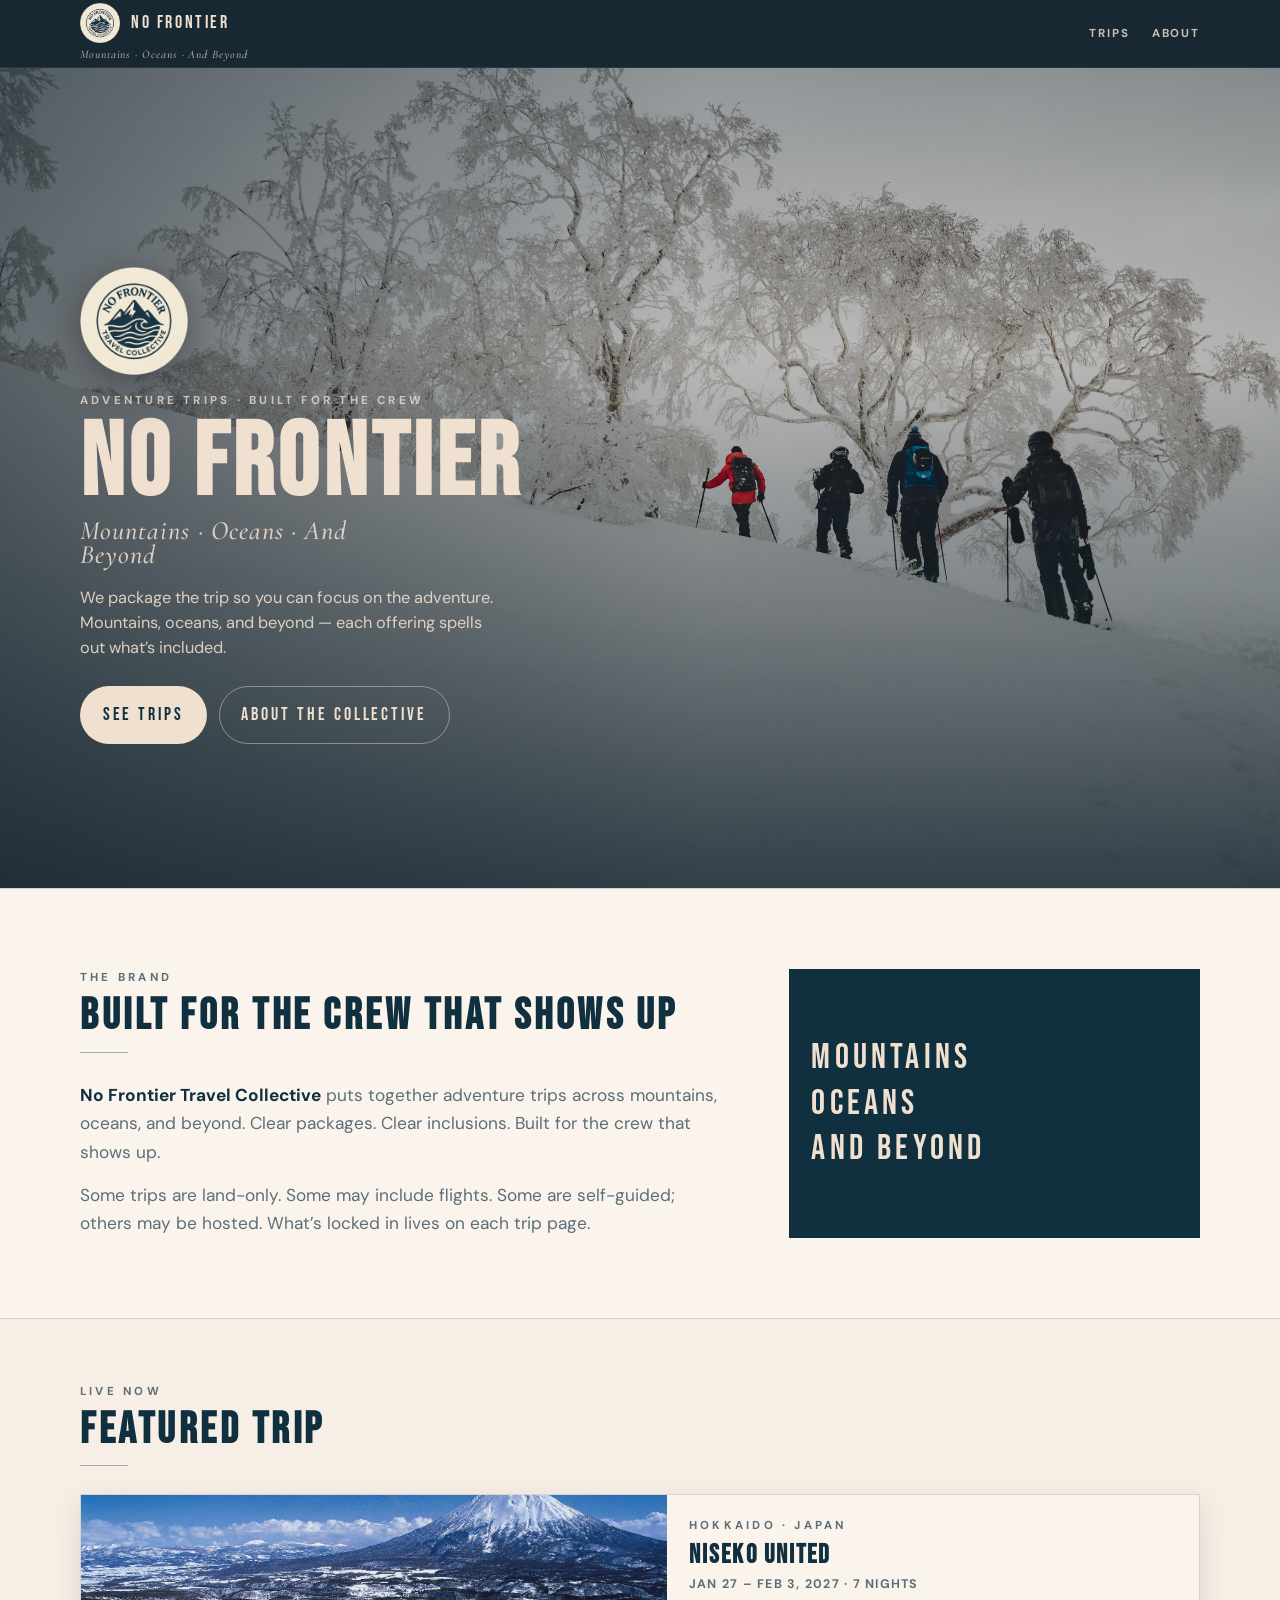
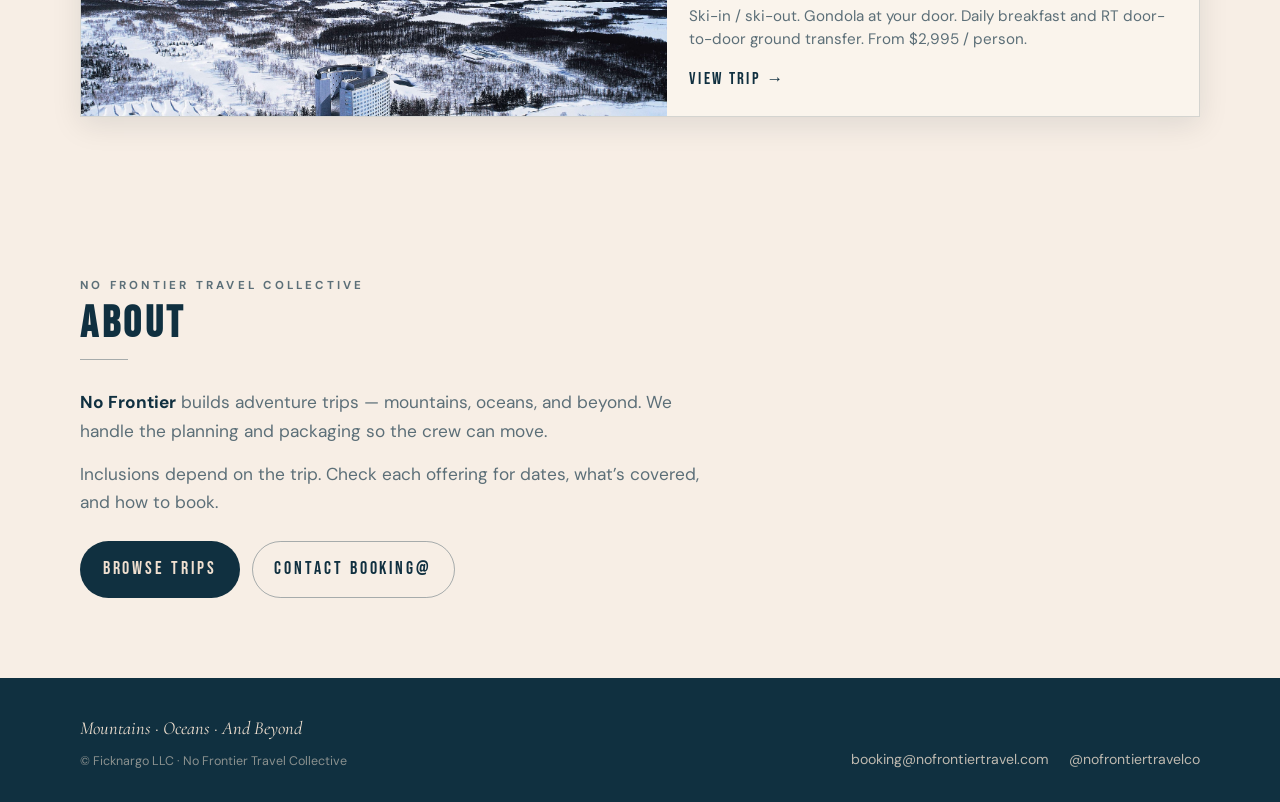
==== commit b9bd9d28: "Soft Niseko trip titles: lead with Niseko United, hold Hilton for details Trip cards and the Niseko " ====
--- a/index.html
+++ b/index.html
@@ -79,12 +79,12 @@
           <div class="rule"></div>
         </div>
         <a class="trip-card trip-card-featured" href="trips/niseko/">
-          <div class="trip-card-media" style="background-image:url('photos/hero_exterior.jpg?v=m4')" role="img" aria-label="Hilton Niseko Village"></div>
+          <div class="trip-card-media" style="background-image:url('photos/hero_exterior.jpg?v=m4')" role="img" aria-label="Niseko United ski village"></div>
           <div class="trip-card-body">
             <p class="eyebrow">Hokkaido · Japan</p>
-            <h3>Hilton Niseko Village</h3>
+            <h3>Niseko United</h3>
             <p class="trip-meta">Jan 27 – Feb 3, 2027 · 7 nights</p>
-            <p class="trip-blurb">True ski-in / ski-out. Gondola at the hotel. Daily breakfast and RT door-to-door ground transfer. From $2,995 / person.</p>
+            <p class="trip-blurb">Ski-in / ski-out. Gondola at your door. Daily breakfast and RT door-to-door ground transfer. From $2,995 / person.</p>
             <span class="trip-link">View trip →</span>
           </div>
         </a>
